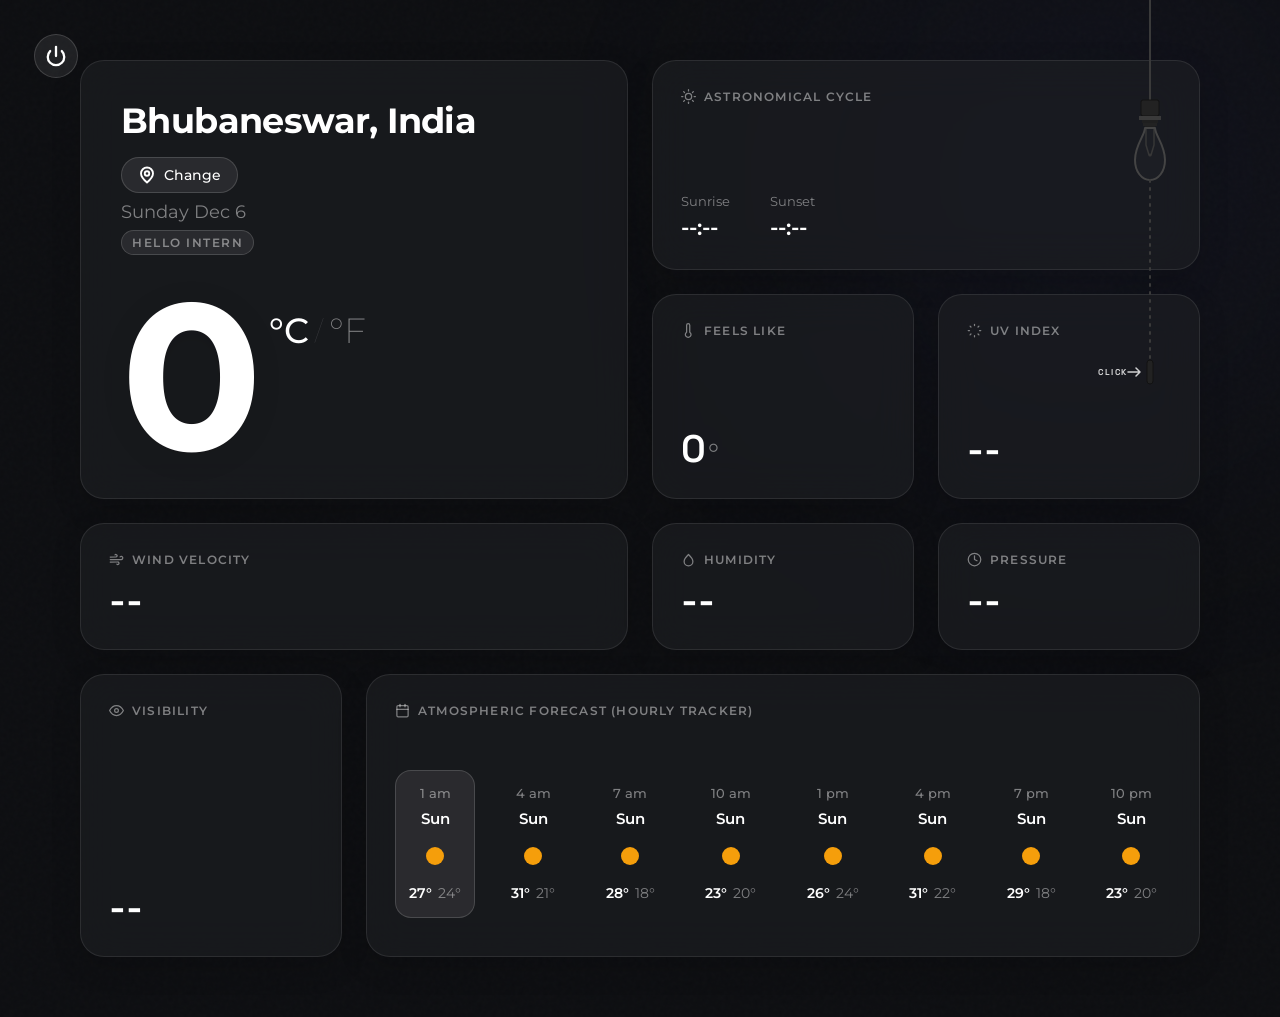
==== dashboard.html @ a4a34a77 "Added Readme" ====
<!DOCTYPE html>
<html lang="en">
<head>
    <meta charset="UTF-8">
    <meta name="viewport" content="width=device-width, initial-scale=1.0">
    <title>Strata — Atmospheric Intelligence</title>
    
    <link rel="preconnect" href="https://fonts.googleapis.com">
    <link rel="preconnect" href="https://fonts.gstatic.com" crossorigin>
    <link href="https://fonts.googleapis.com/css2?family=Montserrat:ital,wght@0,300;0,400;0,500;0,600;0,700;1,300;1,400&family=Playfair+Display:ital,wght@0,400;0,600;1,400;1,600&family=Space+Grotesk:wght@300;400;500;600;700&display=swap" rel="stylesheet">
    <link rel="stylesheet" href="dashboard.css">
</head>
<body class="dark-mode"> 

    
    <button class="logout-btn" id="logout-btn" title="Logout & Calibrate">
        <svg width="22" height="22" viewBox="0 0 24 24" fill="none" stroke="currentColor" stroke-width="2.5" stroke-linecap="round" stroke-linejoin="round">
            <path d="M18.36 6.64a9 9 0 1 1-12.73 0"></path>
            <line x1="12" y1="2" x2="12" y2="12"></line>
        </svg>
    </button>

    
    <div class="pull-cord-container">
        
        <svg id="theme-system-svg" width="100" height="1000" viewBox="0 0 100 1000" fill="none" xmlns="http://www.w3.org/2000/svg" style="overflow: visible; z-index: 9999;">
            
            <line class="bulb-wire" x1="50" y1="0" x2="50" y2="100" stroke-width="2"/>
            
            
            <g class="bulb-group" transform="translate(27, 100)">
                
                <rect class="bulb-socket" x="14" y="0" width="18" height="16" rx="2" stroke-width="1"/>
                <rect class="bulb-socket-rim" x="12" y="16" width="22" height="4"/>
                
                <path d="M15 20H31V23H15V20Z" fill="#1f1f1f"/>
                <path class="bulb-socket-thread" d="M16 23H30V26H16V23Z"/>
                <path d="M18 26H28V28H18V26Z" fill="#1f1f1f"/>
                
                
                <path class="bulb-filament" d="M19 28 L19 45 L22 55 L24 55 L27 45 L27 28" stroke-width="1.5" stroke-linecap="round" stroke-linejoin="round" fill="none"/>
                <circle class="filament-tip" cx="23" cy="55" r="1.5"/>
                
                
                <path class="bulb-glass" d="M18 28 C 18 35 8 45 8 60 C 8 72 15 80 23 80 C 31 80 38 72 38 60 C 38 45 28 35 28 28 Z" stroke-width="2" stroke-linejoin="round"/>
                
                
                <defs>
                    <filter id="bulb-glow-filter" x="-50%" y="-50%" width="200%" height="200%">
                        <feGaussianBlur stdDeviation="6" result="blur" />
                        <feComposite in="SourceGraphic" in2="blur" operator="over" />
                    </filter>
                </defs>
            </g>

            
            <path id="rope-path" class="chain-beads" d="M 50 180 L 50 360" stroke-width="2" stroke-dasharray="2 6" stroke-linecap="round" fill="none"/>
            
            <g id="rope-tassel" transform="translate(50, 360)" style="cursor: pointer; pointer-events: auto;">
                <rect class="chain-tassel" x="-3" y="0" width="6" height="24" rx="3" stroke-width="1"/>
                
                <g class="pull-indicator">
                    
                    <path d="M-22,12 L-10,12 M-14,8 L-10,12 L-14,16" stroke="var(--text-color)" stroke-width="1.5" stroke-linecap="round" stroke-linejoin="round" opacity="0.8"/>
                    
                    <text x="-52" y="15" fill="var(--text-color)" font-family="'Space Grotesk', 'Neue Montreal', sans-serif" font-size="8.5" font-weight="700" letter-spacing="1.5" opacity="0.8">CLICK</text>
                </g>
            </g>
        </svg>
    </div>

    
    <main class="dashboard-container bento-grid">
        
        
        <div class="bento-card main-status-card">
            <div class="header-block">
                <div class="location-wrapper">
                    <h1 class="location-title" id="location-name">Bhubaneswar, Odisha</h1>
                    <button class="change-location-btn" id="change-location-btn" title="Change Location">
                        <svg width="18" height="18" viewBox="0 0 24 24" fill="none" stroke="currentColor" stroke-width="2.5" stroke-linecap="round" stroke-linejoin="round">
                            <path d="M12 2a8 8 0 0 0-8 8c0 5.25 8 12 8 12s8-6.75 8-12a8 8 0 0 0-8-8z"></path>
                            <circle cx="12" cy="10" r="3"></circle>
                        </svg>
                        <span>Change</span>
                    </button>
                    
                    <button id="mobile-theme-btn" class="mobile-theme-btn" title="Toggle Theme">
                        
                        <svg class="sun-icon" width="20" height="20" viewBox="0 0 24 24" fill="none" stroke="currentColor" stroke-width="2" stroke-linecap="round" stroke-linejoin="round">
                            <circle cx="12" cy="12" r="5"></circle>
                            <line x1="12" y1="1" x2="12" y2="3"></line>
                            <line x1="12" y1="21" x2="12" y2="23"></line>
                            <line x1="4.22" y1="4.22" x2="5.64" y2="5.64"></line>
                            <line x1="18.36" y1="18.36" x2="19.78" y2="19.78"></line>
                            <line x1="1" y1="12" x2="3" y2="12"></line>
                            <line x1="21" y1="12" x2="23" y2="12"></line>
                            <line x1="4.22" y1="19.78" x2="5.64" y2="18.36"></line>
                            <line x1="18.36" y1="5.64" x2="19.78" y2="4.22"></line>
                        </svg>
                        
                        <svg class="moon-icon" width="20" height="20" viewBox="0 0 24 24" fill="none" stroke="currentColor" stroke-width="2" stroke-linecap="round" stroke-linejoin="round" style="display: none;">
                            <path d="M21 12.79A9 9 0 1 1 11.21 3 7 7 0 0 0 21 12.79z"></path>
                        </svg>
                    </button>
                </div>
                <p class="current-date" id="current-date">Wednesday, 13 May</p>
                <p class="welcome-user-tag" id="user-welcome-tag">Hello Guest</p>
            </div>

            
            <div class="temp-wrapper">
                <span class="temp-number" id="temp-display">36</span>
                <div class="temp-toggle-container">
                    <button class="temp-toggle-btn active" id="btn-cel" data-unit="C">°C</button>
                    <span class="temp-divider">/</span>
                    <button class="temp-toggle-btn" id="btn-fah" data-unit="F">°F</button>
                </div>
            </div>
        </div>

        
        <div class="bento-card sun-card">
            <div class="bento-card-header">
                <svg width="15" height="15" viewBox="0 0 24 24" fill="none" stroke="currentColor" stroke-width="2" stroke-linecap="round" stroke-linejoin="round" class="bento-icon">
                    <circle cx="12" cy="12" r="5"></circle>
                    <line x1="12" y1="1" x2="12" y2="3"></line>
                    <line x1="12" y1="21" x2="12" y2="23"></line>
                    <line x1="4.22" y1="4.22" x2="5.64" y2="5.64"></line>
                    <line x1="18.36" y1="18.36" x2="19.78" y2="19.78"></line>
                    <line x1="1" y1="12" x2="3" y2="12"></line>
                    <line x1="21" y1="12" x2="23" y2="12"></line>
                    <line x1="4.22" y1="19.78" x2="5.64" y2="18.36"></line>
                    <line x1="18.36" y1="5.64" x2="19.78" y2="4.22"></line>
                </svg>
                <span class="bento-label">ASTRONOMICAL CYCLE</span>
            </div>
            <div class="sun-split-values">
                <div class="sun-metric">
                    <span class="sun-label">Sunrise</span>
                    <span class="sun-value" id="val-sunrise">06:30 a.m.</span>
                </div>
                <div class="sun-metric">
                    <span class="sun-label">Sunset</span>
                    <span class="sun-value" id="val-sunset">08:45 p.m.</span>
                </div>
            </div>
        </div>

        
        <div class="bento-card feels-card">
            <div class="bento-card-header">
                <svg width="15" height="15" viewBox="0 0 24 24" fill="none" stroke="currentColor" stroke-width="2" stroke-linecap="round" stroke-linejoin="round" class="bento-icon">
                    <path d="M14 14.76V3.5a2.5 2.5 0 0 0-5 0v11.26a4.5 4.5 0 1 0 5 0z"></path>
                </svg>
                <span class="bento-label">FEELS LIKE</span>
            </div>
            <div class="bento-value-wrapper">
                <span class="bento-value" id="val-feels">40</span>
                <span class="bento-unit">°</span>
            </div>
        </div>

        
        <div class="bento-card uv-card">
            <div class="bento-card-header">
                <svg width="15" height="15" viewBox="0 0 24 24" fill="none" stroke="currentColor" stroke-width="2" stroke-linecap="round" stroke-linejoin="round" class="bento-icon">
                    <path d="M12 2v2M12 20v2M4.93 4.93l1.41 1.41M17.66 17.66l1.41 1.41M2 12h2M20 12h2M6.34 17.66l-1.41 1.41M19.07 4.93l-1.41 1.41"></path>
                </svg>
                <span class="bento-label">UV INDEX</span>
            </div>
            <span class="bento-value" id="val-uv">0 low</span>
        </div>

        
        <div class="bento-card wind-card">
            <div class="bento-card-header">
                <svg width="15" height="15" viewBox="0 0 24 24" fill="none" stroke="currentColor" stroke-width="2" stroke-linecap="round" stroke-linejoin="round" class="bento-icon">
                    <path d="M9.59 4.59A2 2 0 1 1 11 8H2m10.59 11.41A2 2 0 1 0 14 16H2m15.73-8.27A2.5 2.5 0 1 1 19.5 12H2"></path>
                </svg>
                <span class="bento-label">WIND VELOCITY</span>
            </div>
            <span class="bento-value" id="val-wind">05 km/h NE</span>
        </div>

        
        <div class="bento-card humidity-card">
            <div class="bento-card-header">
                <svg width="15" height="15" viewBox="0 0 24 24" fill="none" stroke="currentColor" stroke-width="2" stroke-linecap="round" stroke-linejoin="round" class="bento-icon">
                    <path d="M12 22a7 7 0 0 0 7-7c0-4.3-7-11-7-11S5 10.7 5 15a7 7 0 0 0 7 7z"></path>
                </svg>
                <span class="bento-label">HUMIDITY</span>
            </div>
            <span class="bento-value" id="val-humidity">90%</span>
        </div>

        
        <div class="bento-card pressure-card">
            <div class="bento-card-header">
                <svg width="15" height="15" viewBox="0 0 24 24" fill="none" stroke="currentColor" stroke-width="2" stroke-linecap="round" stroke-linejoin="round" class="bento-icon">
                    <circle cx="12" cy="12" r="10"></circle>
                    <polyline points="12 6 12 12 16 14"></polyline>
                </svg>
                <span class="bento-label">PRESSURE</span>
            </div>
            <span class="bento-value" id="val-pressure">1 004 hPa</span>
        </div>

        
        <div class="bento-card visibility-card">
            <div class="bento-card-header">
                <svg width="15" height="15" viewBox="0 0 24 24" fill="none" stroke="currentColor" stroke-width="2" stroke-linecap="round" stroke-linejoin="round" class="bento-icon">
                    <path d="M1 12s4-8 11-8 11 8 11 8-4 8-11 8-11-8-11-8z"></path>
                    <circle cx="12" cy="12" r="3"></circle>
                </svg>
                <span class="bento-label">VISIBILITY</span>
            </div>
            <span class="bento-value" id="val-visibility">12 km</span>
        </div>

        
        <div class="bento-card forecast-timeline-card">
            <div class="bento-card-header">
                <svg width="15" height="15" viewBox="0 0 24 24" fill="none" stroke="currentColor" stroke-width="2" stroke-linecap="round" stroke-linejoin="round" class="bento-icon">
                    <rect x="3" y="4" width="18" height="18" rx="2" ry="2"></rect>
                    <line x1="16" y1="2" x2="16" y2="6"></line>
                    <line x1="8" y1="2" x2="8" y2="6"></line>
                    <line x1="3" y1="10" x2="21" y2="10"></line>
                </svg>
                <span class="bento-label">ATMOSPHERIC FORECAST (HOURLY TRACKER)</span>
            </div>
            
            <div class="forecast-row" id="forecast-row">
                
            </div>
        </div>

        
        <div class="bento-card mobile-daily-card">
            <div class="forecast-row mobile-daily-row" id="mobile-daily-row">
                
            </div>
        </div>
        
    </main>

    
    <div id="location-modal" class="location-modal">
        <div class="modal-content">
            <div class="modal-header">
                <h2>Change Location</h2>
                <button id="close-modal-btn" class="close-modal-btn">&times;</button>
            </div>
            <div class="modal-body">
                <div class="search-wrapper">
                    <svg class="search-icon" width="18" height="18" viewBox="0 0 24 24" fill="none" stroke="currentColor" stroke-width="2.5" stroke-linecap="round" stroke-linejoin="round">
                        <circle cx="11" cy="11" r="8"></circle>
                        <line x1="21" y1="21" x2="16.65" y2="16.65"></line>
                    </svg>
                    <input type="text" id="modal-search" class="modal-search-input" placeholder="Search cities (e.g. Mumbai, Tokyo, London)..." autocomplete="off">
                </div>
                <div class="modal-results" id="modal-results">
                    
                </div>
            </div>
        </div>
    </div>

    <script src="dashboard.js"></script>
</body>
</html>
---- dashboard.css ----
* {
    margin: 0;
    padding: 0;
    box-sizing: border-box;
    -webkit-font-smoothing: antialiased;
    -moz-osx-font-smoothing: grayscale;
}

:root {
    
    --theme-transition: background-color 0.45s cubic-bezier(0.4, 0, 0.2, 1), 
                         color 0.45s cubic-bezier(0.4, 0, 0.2, 1),
                         border-color 0.45s cubic-bezier(0.4, 0, 0.2, 1),
                         opacity 0.45s cubic-bezier(0.4, 0, 0.2, 1);
}


body.dark-mode {
    --bg-color: #0d0e11; 
    --text-color: #ffffff;
    --temp-color: #e2e0d8; 
    --label-color: rgba(255, 255, 255, 0.45);
    --wire-color: #3a3a3a;
    --socket-fill: #222222;
    --socket-stroke: #121212;
    --btn-bg: rgba(255, 255, 255, 0.08);
    --btn-border: rgba(255, 255, 255, 0.15);
    --card-bg: rgba(30, 31, 35, 0.65); 
    --card-border: rgba(255, 255, 255, 0.09);
}


body.light-mode {
    --bg-color: #e2e0d8; 
    --text-color: #151515;
    --temp-color: #151515;
    --label-color: rgba(21, 21, 21, 0.45);
    --wire-color: #7a7a7a;
    --socket-fill: #b3b1a8;
    --socket-stroke: #807e77;
    --btn-bg: rgba(21, 21, 21, 0.05);
    --btn-border: rgba(21, 21, 21, 0.12);
    --card-bg: rgba(255, 255, 255, 0.6); 
    --card-border: rgba(21, 21, 21, 0.08);
}

body {
    background-color: var(--bg-color);
    color: var(--text-color);
    font-family: 'Neue Montreal', 'Montserrat', sans-serif;
    min-height: 100vh;
    display: flex;
    justify-content: center;
    align-items: center;
    position: relative;
    overflow-x: hidden;
    transition: var(--theme-transition);
}


body::before {
    content: '';
    position: fixed;
    top: -30vh; right: -20vw;
    width: 70vw; height: 70vw;
    border-radius: 50%;
    filter: blur(120px);
    pointer-events: none;
    z-index: 0;
    transition: background 1s ease;
}
body.dark-mode::before {
    background: radial-gradient(circle, rgba(99, 102, 241, 0.06) 0%, transparent 70%);
}
body.light-mode::before {
    background: radial-gradient(circle, rgba(168, 85, 247, 0.04) 0%, transparent 70%);
}


body::after {
    content: '';
    position: fixed;
    top: -50%; left: -50%;
    width: 200%; height: 200%;
    background-image: url("data:image/svg+xml,%3Csvg viewBox='0 0 512 512' xmlns='http://www.w3.org/2000/svg'%3E%3Cfilter id='n'%3E%3CfeTurbulence type='fractalNoise' baseFrequency='0.75' numOctaves='4' stitchTiles='stitch'/%3E%3C/filter%3E%3Crect width='100%25' height='100%25' filter='url(%23n)' opacity='0.018'/%3E%3C/svg%3E");
    pointer-events: none;
    z-index: 0;
    animation: dashGrain 0.4s steps(3) infinite;
}
@keyframes dashGrain {
    0% { transform: translate(0,0); }
    33% { transform: translate(-1%,1%); }
    66% { transform: translate(1%,-1%); }
    100% { transform: translate(-1%,-1%); }
}


.pull-cord-container {
    position: fixed;
    top: 0;
    right: 80px;
    height: 100vh;
    z-index: 1000;
    display: flex;
    flex-direction: column;
    align-items: center;
    pointer-events: none; 
}


.bulb-wire {
    stroke: var(--wire-color);
    transition: var(--theme-transition);
}


.bulb-socket {
    fill: var(--socket-fill);
    stroke: var(--socket-stroke);
    transition: var(--theme-transition);
}
.bulb-socket-rim {
    fill: var(--wire-color);
    transition: var(--theme-transition);
}
.bulb-socket-thread {
    fill: var(--socket-fill);
    transition: var(--theme-transition);
}


body.light-mode .bulb-glass {
    stroke: #ff9f00;
    fill: rgba(255, 223, 105, 0.35);
    filter: drop-shadow(0 0 12px rgba(255, 159, 0, 0.65));
}
body.light-mode .bulb-filament {
    stroke: #ff7700;
    stroke-width: 2.2px;
    filter: drop-shadow(0 0 3px #ffaa00);
}
body.light-mode .filament-tip {
    fill: #ff7700;
}


body.light-mode.theme-primed .bulb-glass {
    stroke: rgba(255, 159, 0, 0.2);
    fill: rgba(255, 223, 105, 0.05);
    filter: drop-shadow(0 0 4px rgba(255, 159, 0, 0.1));
}
body.light-mode.theme-primed .bulb-filament {
    stroke: rgba(255, 119, 0, 0.3);
    filter: none;
}
body.light-mode.theme-primed .filament-tip {
    fill: rgba(255, 119, 0, 0.3);
}


body.dark-mode .bulb-glass {
    stroke: #444444;
    fill: rgba(255, 255, 255, 0.02);
}
body.dark-mode .bulb-filament {
    stroke: #333333;
}
body.dark-mode .filament-tip {
    fill: #333333;
}


body.dark-mode.theme-primed .bulb-glass {
    stroke: rgba(255, 159, 0, 0.45);
    fill: rgba(255, 223, 105, 0.12);
    filter: drop-shadow(0 0 6px rgba(255, 159, 0, 0.25));
}
body.dark-mode.theme-primed .bulb-filament {
    stroke: rgba(255, 119, 0, 0.7);
    filter: drop-shadow(0 0 1.5px rgba(255, 170, 0, 0.6));
}
body.dark-mode.theme-primed .filament-tip {
    fill: rgba(255, 119, 0, 0.7);
}


.bulb-glass, .bulb-filament, .filament-tip {
    transition: fill 0.25s ease, stroke 0.25s ease, filter 0.25s ease;
}


.chain-beads {
    stroke: var(--wire-color);
    transition: stroke 0.45s cubic-bezier(0.4, 0, 0.2, 1);
}

.chain-tassel {
    fill: var(--socket-fill);
    stroke: var(--socket-stroke);
    transition: var(--theme-transition);
}


#rope-tassel:active {
    cursor: grabbing !important;
}


@keyframes pullArrowPulse {
    0% { transform: translateX(0); opacity: 0.6; }
    50% { transform: translateX(-3px); opacity: 1; }
    100% { transform: translateX(0); opacity: 0.6; }
}
.pull-indicator {
    animation: pullArrowPulse 2s ease-in-out infinite;
    pointer-events: none;
    transition: opacity 0.3s ease;
}
body.theme-primed .pull-indicator {
    opacity: 0.2; 
}


.bento-grid {
    width: 100%;
    max-width: 1200px;
    margin: 0 auto;
    padding: 60px 40px;
    display: grid;
    grid-template-columns: repeat(4, 1fr);
    gap: 24px;
    align-items: stretch;
    transition: var(--theme-transition);
    position: relative;
    z-index: 1;
}

.bento-card {
    background: var(--card-bg);
    border: 1px solid var(--card-border);
    backdrop-filter: blur(20px) saturate(1.4);
    -webkit-backdrop-filter: blur(20px) saturate(1.4);
    border-radius: 24px;
    padding: 28px;
    display: flex;
    flex-direction: column;
    justify-content: space-between;
    transition: var(--theme-transition), transform 0.4s cubic-bezier(0.25, 1, 0.5, 1), box-shadow 0.4s cubic-bezier(0.25, 1, 0.5, 1), border-color 0.4s ease;
    position: relative;
    box-sizing: border-box;
    box-shadow: 0 10px 30px rgba(0, 0, 0, 0.15);
    
    opacity: 0;
    transform: translateY(24px) scale(0.97);
    animation: cardEntrance 0.7s cubic-bezier(0.25, 1, 0.5, 1) forwards;
}


.bento-card:nth-child(1) { animation-delay: 0.05s; }
.bento-card:nth-child(2) { animation-delay: 0.12s; }
.bento-card:nth-child(3) { animation-delay: 0.19s; }
.bento-card:nth-child(4) { animation-delay: 0.26s; }
.bento-card:nth-child(5) { animation-delay: 0.33s; }
.bento-card:nth-child(6) { animation-delay: 0.40s; }
.bento-card:nth-child(7) { animation-delay: 0.47s; }
.bento-card:nth-child(8) { animation-delay: 0.54s; }
.bento-card:nth-child(9) { animation-delay: 0.61s; }
.bento-card:nth-child(10) { animation-delay: 0.68s; }

@keyframes cardEntrance {
    to { opacity: 1; transform: translateY(0) scale(1); }
}

.bento-card:hover {
    transform: translateY(-5px) scale(1.01);
    border-color: rgba(255, 255, 255, 0.2);
    box-shadow: 0 20px 50px rgba(0, 0, 0, 0.25);
}

body.light-mode .bento-card:hover {
    border-color: rgba(21, 21, 21, 0.15);
    box-shadow: 0 20px 50px rgba(0, 0, 0, 0.08);
}


.main-status-card {
    grid-column: span 2;
    grid-row: span 2;
    padding: 40px;
    display: flex;
    flex-direction: column;
    justify-content: space-between;
    background: var(--card-bg);
}

.sun-card {
    grid-column: span 2;
    display: flex;
    flex-direction: column;
    justify-content: space-between;
}

.feels-card {
    grid-column: span 1;
}

.uv-card {
    grid-column: span 1;
}

.wind-card {
    grid-column: span 2;
    display: flex;
    flex-direction: column;
    justify-content: space-between;
}

.humidity-card {
    grid-column: span 1;
}

.pressure-card {
    grid-column: span 1;
}

.visibility-card {
    grid-column: span 1;
}

.forecast-timeline-card {
    grid-column: span 3;
    display: flex;
    flex-direction: column;
    justify-content: space-between;
}


.mobile-daily-card {
    display: none !important;
}


.mobile-theme-btn {
    display: none !important;
}


.bento-card-header {
    display: flex;
    align-items: center;
    gap: 8px;
    margin-bottom: 12px;
}

.bento-icon {
    color: var(--label-color);
    flex-shrink: 0;
    transition: var(--theme-transition);
}

.bento-label {
    font-size: 0.75rem;
    font-weight: 600;
    letter-spacing: 1.2px;
    text-transform: uppercase;
    color: var(--label-color);
    transition: var(--theme-transition);
}


.bento-value-wrapper {
    display: flex;
    align-items: baseline;
}

.bento-value {
    font-family: 'Space Grotesk', 'Neue Montreal', 'Montserrat', sans-serif;
    font-size: 2.4rem;
    font-weight: 600;
    color: var(--text-color);
    line-height: 1.1;
    transition: var(--theme-transition);
}

.bento-unit {
    font-size: 1.6rem;
    color: var(--label-color);
    margin-left: 2px;
    transition: var(--theme-transition);
}


.sun-split-values {
    display: flex;
    gap: 40px;
    margin-top: auto;
}

.sun-metric {
    display: flex;
    flex-direction: column;
    gap: 4px;
}

.sun-label {
    font-size: 0.8rem;
    color: var(--label-color);
    transition: var(--theme-transition);
}

.sun-value {
    font-size: 1.4rem;
    font-weight: 600;
    color: var(--text-color);
    transition: var(--theme-transition);
}


.main-status-card .header-block {
    display: flex;
    flex-direction: column;
    gap: 8px;
}

.main-status-card .location-wrapper {
    display: flex;
    align-items: center;
    gap: 16px;
    flex-wrap: wrap;
}


.change-location-btn {
    display: inline-flex;
    align-items: center;
    gap: 8px;
    background: var(--btn-bg);
    border: 1px solid var(--btn-border);
    color: var(--text-color);
    padding: 8px 16px;
    border-radius: 20px;
    font-family: 'Neue Montreal', 'Montserrat', sans-serif;
    font-size: 0.85rem;
    font-weight: 500;
    cursor: pointer;
    transition: var(--theme-transition), transform 0.2s ease;
    outline: none;
}

.change-location-btn:hover {
    background: var(--text-color);
    color: var(--bg-color);
    border-color: var(--text-color);
    transform: scale(1.03);
}

.change-location-btn:active {
    transform: scale(0.97);
}

.change-location-btn svg {
    transition: transform 0.3s ease;
}

.change-location-btn:hover svg {
    transform: rotate(15deg) scale(1.1);
}

.main-status-card .location-title {
    font-size: 2.2rem;
    font-weight: 700;
    letter-spacing: -0.6px;
    line-height: 1.15;
    margin: 0;
    color: var(--text-color);
    transition: var(--theme-transition);
}

.main-status-card .current-date {
    font-size: 1.1rem;
    color: var(--label-color);
    font-weight: 400;
    margin: 0;
    transition: var(--theme-transition);
}

.main-status-card .welcome-user-tag {
    font-size: 0.75rem;
    font-weight: 600;
    letter-spacing: 1.5px;
    text-transform: uppercase;
    color: var(--label-color);
    background: var(--btn-bg);
    border: 1px solid var(--btn-border);
    padding: 4px 10px;
    border-radius: 20px;
    display: inline-block;
    align-self: flex-start;
    margin: 0;
    transition: var(--theme-transition);
}


.main-status-card .temp-wrapper {
    display: flex;
    align-items: flex-start;
    line-height: 0.78;
    user-select: none;
    margin-top: 40px;
}

.main-status-card .temp-number {
    font-size: 13rem;
    font-weight: 700;
    letter-spacing: -7px;
    color: var(--text-color);
    transition: var(--theme-transition);
    text-shadow: 0 4px 30px rgba(0, 0, 0, 0.1);
}

.main-status-card .temp-toggle-container {
    display: flex;
    align-items: center;
    margin-left: 14px;
    margin-top: 14px;
    gap: 6px;
    user-select: none;
}

.main-status-card .temp-toggle-btn {
    background: transparent;
    border: none;
    color: var(--label-color);
    font-family: 'Neue Montreal', 'Montserrat', sans-serif;
    font-size: 2.2rem;
    font-weight: 200;
    cursor: pointer;
    padding: 0;
    transition: var(--theme-transition);
}

.main-status-card .temp-toggle-btn.active {
    color: var(--text-color);
    font-weight: 500;
}

.main-status-card .temp-divider {
    font-size: 1.6rem;
    font-weight: 100;
    color: var(--btn-border);
}


.back-setup-link {
    position: absolute;
    bottom: 30px;
    left: 40px;
    display: flex;
    align-items: center;
    gap: 8px;
    text-decoration: none;
    color: var(--label-color);
    font-size: 0.92rem;
    font-weight: 500;
    background: var(--btn-bg);
    border: 1px solid var(--btn-border);
    padding: 10px 18px;
    border-radius: 20px;
    transition: var(--theme-transition);
}

.back-setup-link:hover {
    color: var(--text-color);
    transform: translateX(-4px);
    box-shadow: 0 4px 12px rgba(0,0,0,0.08);
}

.back-setup-link svg {
    transition: transform 0.2s ease;
}

.back-setup-link:hover svg {
    transform: translateX(-2px);
}


.forecast-row {
    display: flex;
    justify-content: space-between;
    align-items: center;
    gap: 12px;
    margin-top: 40px;
    padding-bottom: 10px;
    overflow-x: auto;
    -ms-overflow-style: none;
    scrollbar-width: none;
}

.forecast-row::-webkit-scrollbar {
    display: none;
}

.forecast-item {
    display: flex;
    flex-direction: column;
    align-items: center;
    justify-content: center;
    gap: 8px;
    padding: 16px 14px;
    border-radius: 16px;
    min-width: 65px;
    transition: var(--theme-transition);
    cursor: pointer;
}

.forecast-item:hover {
    background-color: var(--btn-bg);
}

.forecast-item.active {
    background-color: var(--btn-bg);
    box-shadow: inset 0 0 0 1px var(--btn-border);
}

.fc-time {
    font-size: 0.8rem;
    color: var(--label-color);
    font-weight: 500;
    transition: var(--theme-transition);
}

.fc-day {
    font-size: 0.95rem;
    font-weight: 600;
    color: var(--text-color);
    transition: var(--theme-transition);
}

.fc-icon {
    margin: 4px 0;
}


.icon-cloud {
    transition: fill 0.45s ease;
}
body.dark-mode .icon-cloud {
    fill: #ffffff;
}
body.light-mode .icon-cloud {
    fill: #6b7280;
}

.icon-cloud-dark {
    transition: fill 0.45s ease;
}
body.dark-mode .icon-cloud-dark {
    fill: #9ca3af;
}
body.light-mode .icon-cloud-dark {
    fill: #4b5563;
}

.fc-temps {
    font-size: 0.9rem;
    font-weight: 600;
    color: var(--text-color);
    display: flex;
    gap: 6px;
    transition: var(--theme-transition);
}

.fc-low {
    color: var(--label-color);
    font-weight: 400;
    transition: var(--theme-transition);
}


@media (max-width: 1024px) {
    .bento-grid {
        grid-template-columns: repeat(2, 1fr);
        gap: 20px;
        padding: 120px 30px 60px 30px;
    }
    
    .main-status-card {
        grid-column: span 2;
    }
    
    .sun-card {
        grid-column: span 2;
    }
    
    .wind-card {
        grid-column: span 2;
    }
    
    .forecast-timeline-card {
        grid-column: span 2;
    }
    
    .pull-cord-container {
        right: 40px;
    }
}

@media (max-width: 768px) {
    
    .pull-cord-container {
        display: none !important;
    }

    body {
        background-color: var(--bg-color);
        padding: 0 !important;
        overflow: hidden !important; 
        height: 100vh !important;
        height: 100dvh !important;
    }

    
    .bento-grid {
        display: grid !important;
        grid-template-columns: repeat(2, 1fr) !important;
        grid-template-rows: auto auto auto repeat(3, 1fr) auto !important;
        align-content: space-between !important;
        padding: 16px 20px 10px 20px !important;
        gap: 8px 16px !important;
        width: 100% !important;
        height: 100vh !important;
        height: 100dvh !important;
        box-sizing: border-box !important;
        overflow: hidden !important; 
    }

    
    .bento-card {
        background: transparent !important;
        border: none !important;
        box-shadow: none !important;
        padding: 0 !important;
        transform: none !important;
        border-radius: 0 !important;
    }
    
    .bento-card:hover {
        transform: none !important;
        box-shadow: none !important;
    }

    
    .main-status-card {
        order: 1;
        grid-column: span 2 !important;
        margin-bottom: 0 !important;
        display: flex;
        flex-direction: column;
        align-items: flex-start;
        width: 100%;
    }

    .main-status-card .header-block {
        width: 100%;
        gap: 4px;
    }

    .main-status-card .location-wrapper {
        display: flex;
        justify-content: space-between;
        align-items: center;
        width: 100%;
    }

    .main-status-card .location-title {
        font-size: 1.5rem;
        font-weight: 500;
        letter-spacing: -0.5px;
        color: var(--text-color);
    }

    .main-status-card .change-location-btn {
        padding: 4px 10px;
        font-size: 0.72rem;
        border-radius: 12px;
    }

    .main-status-card .current-date {
        font-size: 0.82rem;
        color: var(--label-color);
    }

    .main-status-card .welcome-user-tag {
        display: none !important; 
    }

    
    .main-status-card .temp-wrapper {
        margin-top: 4px;
        align-items: flex-start;
    }

    .main-status-card .temp-number {
        font-size: 5rem;
        font-weight: 700;
        letter-spacing: -2px;
        line-height: 0.9;
    }

    
    .main-status-card .temp-toggle-container {
        margin-top: 6px;
        margin-left: 8px;
        gap: 4px;
    }

    .main-status-card .temp-toggle-btn {
        font-size: 1.5rem;
    }

    .main-status-card .temp-divider {
        font-size: 1.2rem;
    }

    
    .forecast-timeline-card {
        order: 2;
        grid-column: span 2 !important;
        margin-bottom: 0 !important;
        width: 100%;
    }

    
    .forecast-timeline-card .bento-card-header {
        display: none !important;
    }

    
    .forecast-row {
        display: flex !important;
        overflow-x: auto !important;
        gap: 16px !important;
        padding-bottom: 4px !important;
        margin-top: 0 !important;
        width: 100%;
        scroll-behavior: smooth;
        -webkit-overflow-scrolling: touch;
        scrollbar-width: none; 
    }
    
    .forecast-row::-webkit-scrollbar {
        display: none;
    }

    .forecast-item {
        flex: 0 0 auto;
        display: flex !important;
        flex-direction: column !important;
        align-items: center !important;
        justify-content: center !important;
        padding: 0 !important;
        background: transparent !important;
        border: none !important;
        box-shadow: none !important;
        min-width: 52px !important;
    }

    .forecast-item .fc-time {
        font-size: 0.75rem;
        color: var(--label-color);
        margin-bottom: 2px;
    }

    .forecast-item .fc-day {
        display: none !important; 
    }

    .forecast-item .fc-icon {
        width: 22px;
        height: 22px;
        margin: 2px 0 !important;
    }

    .forecast-item .fc-temps {
        font-size: 0.85rem;
        font-weight: 500;
        color: var(--text-color);
    }

    .forecast-item .fc-low {
        display: none !important; 
    }

    
    .sun-card { order: 3; grid-column: span 2 !important; }
    .feels-card { order: 4; grid-column: span 1 !important; }
    .wind-card { order: 5; grid-column: span 1 !important; }
    .humidity-card { order: 6; grid-column: span 1 !important; }
    .pressure-card { order: 7; grid-column: span 1 !important; }
    .visibility-card { order: 8; grid-column: span 1 !important; }
    .uv-card { order: 9; grid-column: span 1 !important; }

    
    .sun-card,
    .feels-card,
    .wind-card,
    .humidity-card,
    .pressure-card,
    .visibility-card,
    .uv-card {
        display: flex !important;
        flex-direction: column !important;
        justify-content: center !important;
        align-items: flex-start !important;
        float: none !important; 
        width: auto !important;
        margin-bottom: 0 !important; 
        box-sizing: border-box;
    }

    
    .bento-card-header {
        margin-bottom: 1px !important;
    }

    .bento-card-header .bento-icon {
        display: none !important; 
    }

    .bento-card-header .bento-label {
        font-size: 0.78rem !important;
        font-weight: 400 !important;
        text-transform: capitalize !important;
        letter-spacing: 0 !important;
        color: var(--label-color);
    }

    
    .bento-value {
        font-size: 1.05rem !important;
        font-weight: 500 !important;
        color: var(--text-color);
        margin-top: 1px;
    }

    .bento-unit {
        font-size: 1.05rem !important;
        font-weight: 500 !important;
        color: var(--text-color);
    }

    
    .sun-card .bento-card-header {
        display: none !important; 
    }

    .sun-split-values {
        display: flex;
        width: 100%;
        gap: 0;
        margin-top: 0;
    }

    .sun-metric {
        width: 50%;
        display: flex;
        flex-direction: column;
        gap: 1px;
    }

    .sun-label {
        font-size: 0.78rem;
        font-weight: 400;
        text-transform: capitalize;
        color: var(--label-color);
    }

    .sun-value {
        font-size: 1.05rem;
        font-weight: 500;
        color: var(--text-color);
    }

    
    .mobile-daily-card {
        order: 10;
        grid-column: span 2 !important;
        display: block !important;
        width: 100% !important;
        clear: both;
        margin-top: 0 !important;
        border-top: 1px solid var(--btn-border) !important;
        padding-top: 8px !important;
    }

    .mobile-daily-row {
        display: flex !important;
        overflow-x: auto !important;
        gap: 20px !important;
        padding-bottom: 2px !important;
        width: 100%;
        scrollbar-width: none;
    }

    .mobile-daily-row::-webkit-scrollbar {
        display: none;
    }

    .mobile-daily-item {
        flex: 0 0 auto;
        display: flex !important;
        flex-direction: column !important;
        align-items: center !important;
        min-width: 52px !important;
    }

    
    .logout-btn {
        position: absolute;
        top: 24px;
        right: 20px;
        left: auto !important;
        width: 36px;
        height: 36px;
        border-radius: 50%;
    }

    
    .mobile-theme-btn {
        display: flex !important;
        align-items: center;
        justify-content: center;
        width: 36px;
        height: 36px;
        border-radius: 50%;
        background: var(--btn-bg);
        border: 1px solid var(--btn-border);
        color: var(--text-color);
        cursor: pointer;
        padding: 0;
        transition: var(--theme-transition);
        margin-left: 8px;
    }
    
    body.dark-mode .mobile-theme-btn .sun-icon {
        display: block !important;
    }
    body.dark-mode .mobile-theme-btn .moon-icon {
        display: none !important;
    }
    body.light-mode .mobile-theme-btn .sun-icon {
        display: none !important;
    }
    body.light-mode .mobile-theme-btn .moon-icon {
        display: block !important;
    }
}


@media (max-width: 768px) and (max-height: 680px) {
    .bento-grid {
        gap: 6px 12px !important;
        padding: 10px 16px 6px 16px !important;
    }
    
    .main-status-card .temp-number {
        font-size: 4rem !important;
    }
    
    .mobile-daily-card {
        padding-top: 4px !important;
    }
    
    .bento-card-header .bento-label,
    .sun-label {
        font-size: 0.72rem !important;
    }
    
    .bento-value,
    .sun-value {
        font-size: 0.95rem !important;
    }
}


.location-modal {
    position: fixed;
    top: 0;
    left: 0;
    width: 100%;
    height: 100%;
    background: rgba(10, 11, 13, 0.85);
    backdrop-filter: blur(15px);
    -webkit-backdrop-filter: blur(15px);
    z-index: 10000;
    display: flex;
    justify-content: center;
    align-items: center;
    opacity: 0;
    pointer-events: none;
    transition: opacity 0.5s cubic-bezier(0.4, 0, 0.2, 1);
}

.location-modal.active {
    opacity: 1;
    pointer-events: all;
}

.modal-content {
    width: 90%;
    max-width: 520px;
    background: rgba(18, 19, 23, 0.9);
    border: 1px solid rgba(255, 255, 255, 0.08);
    border-radius: 24px;
    padding: 34px;
    box-shadow: 0 30px 60px rgba(0, 0, 0, 0.6);
    transform: translateY(20px) scale(0.95);
    transition: transform 0.5s cubic-bezier(0.4, 0, 0.2, 1);
}

.location-modal.active .modal-content {
    transform: translateY(0) scale(1);
}

.modal-header {
    display: flex;
    justify-content: space-between;
    align-items: center;
    margin-bottom: 24px;
}

.modal-header h2 {
    font-family: 'Space Grotesk', 'Neue Montreal', 'Montserrat', sans-serif;
    font-size: 1.8rem;
    font-weight: 500;
    color: #ffffff;
    margin: 0;
}

.close-modal-btn {
    background: transparent;
    border: none;
    color: rgba(255, 255, 255, 0.5);
    font-size: 2rem;
    cursor: pointer;
    line-height: 1;
    padding: 0;
    transition: color 0.25s ease;
}

.close-modal-btn:hover {
    color: #ffffff;
}

.search-wrapper {
    position: relative;
    display: flex;
    align-items: center;
    width: 100%;
    margin-bottom: 20px;
}

.search-icon {
    position: absolute;
    left: 18px;
    color: rgba(255, 255, 255, 0.4);
    pointer-events: none;
}

.modal-search-input {
    width: 100%;
    height: 54px;
    background: rgba(255, 255, 255, 0.04);
    border: 1px solid rgba(255, 255, 255, 0.12);
    border-radius: 14px;
    color: #ffffff;
    font-family: 'Neue Montreal', 'Montserrat', sans-serif;
    font-size: 1.05rem;
    padding-left: 54px;
    padding-right: 20px;
    outline: none;
    transition: all 0.3s ease;
}

.modal-search-input:focus {
    border-color: rgba(255, 255, 255, 0.35);
    background: rgba(255, 255, 255, 0.06);
}

.modal-results {
    max-height: 280px;
    overflow-y: auto;
    display: flex;
    flex-direction: column;
    gap: 4px;
    padding-right: 6px;
}


.modal-results::-webkit-scrollbar {
    width: 6px;
}
.modal-results::-webkit-scrollbar-track {
    background: transparent;
}
.modal-results::-webkit-scrollbar-thumb {
    background: rgba(255, 255, 255, 0.15);
    border-radius: 4px;
}

.modal-result-item {
    display: flex;
    justify-content: space-between;
    align-items: center;
    padding: 14px 18px;
    border-radius: 12px;
    cursor: pointer;
    background: transparent;
    transition: all 0.25s ease;
}

.modal-result-item:hover {
    background: rgba(255, 255, 255, 0.06);
}

.modal-result-name {
    font-family: 'Neue Montreal', 'Montserrat', sans-serif;
    font-size: 1rem;
    color: #ffffff;
    font-weight: 500;
}

.modal-result-country {
    font-family: 'Neue Montreal', 'Montserrat', sans-serif;
    font-size: 0.82rem;
    color: rgba(255, 255, 255, 0.45);
    letter-spacing: 1px;
    text-transform: uppercase;
    font-weight: 600;
}


.logout-btn {
    position: fixed;
    top: 34px;
    left: 34px;
    width: 44px;
    height: 44px;
    border-radius: 50%;
    background: var(--btn-bg);
    border: 1px solid var(--btn-border);
    color: var(--text-color);
    display: flex;
    justify-content: center;
    align-items: center;
    cursor: pointer;
    z-index: 1000;
    transition: var(--theme-transition), transform 0.3s cubic-bezier(0.4, 0, 0.2, 1);
    outline: none;
}

.logout-btn:hover {
    background: rgba(239, 68, 68, 0.1);
    border-color: rgba(239, 68, 68, 0.4);
    color: #ef4444;
    transform: scale(1.08);
    box-shadow: 0 0 15px rgba(239, 68, 68, 0.15);
}

.logout-btn svg {
    transition: transform 0.3s cubic-bezier(0.4, 0, 0.2, 1);
}

.logout-btn:active {
    transform: scale(0.95);
}


@media (max-width: 1024px) {
    .logout-btn {
        position: absolute;
        top: 30px;
        left: 30px;
    }
}


#rope-path, #rope-tassel {
    transition: transform 0.45s cubic-bezier(0.175, 0.885, 0.32, 1.275);
}
#rope-tassel:hover {
    filter: drop-shadow(0 0 8px rgba(99, 102, 241, 0.4));
}
body.theme-pulling #rope-path {
    transform: scaleY(1.15);
    transform-origin: 50px 180px;
}
body.theme-pulling #rope-tassel {
    transform: translate(50px, 387px);
}
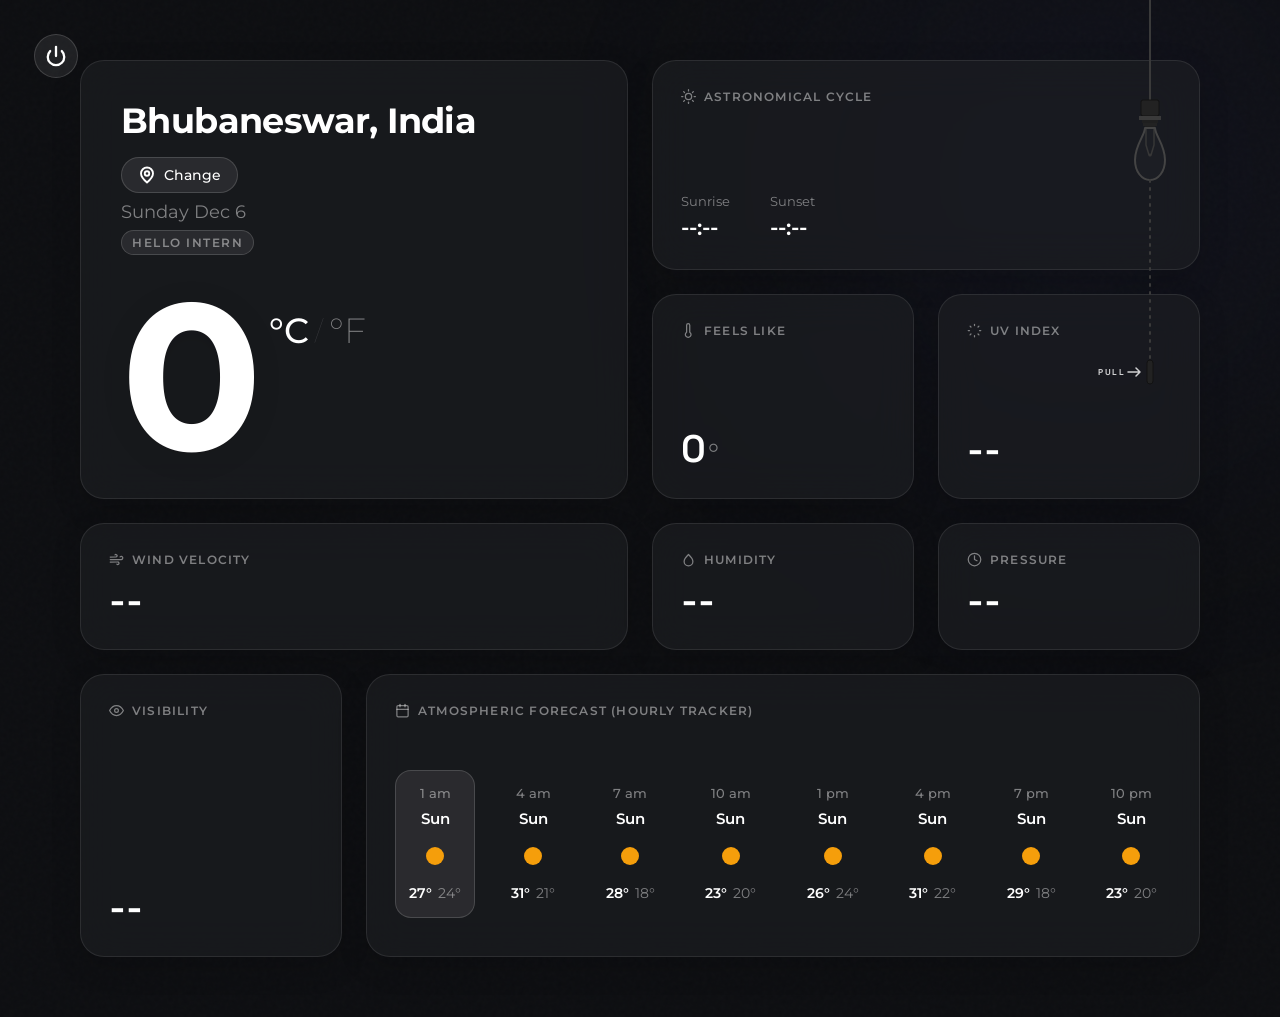
==== commit cd60d8a0: "Update README with live link and future features, sync dashboard pull label" ====
--- a/dashboard.html
+++ b/dashboard.html
@@ -63,7 +63,7 @@
                     
                     <path d="M-22,12 L-10,12 M-14,8 L-10,12 L-14,16" stroke="var(--text-color)" stroke-width="1.5" stroke-linecap="round" stroke-linejoin="round" opacity="0.8"/>
                     
-                    <text x="-52" y="15" fill="var(--text-color)" font-family="'Space Grotesk', 'Neue Montreal', sans-serif" font-size="8.5" font-weight="700" letter-spacing="1.5" opacity="0.8">CLICK</text>
+                    <text x="-52" y="15" fill="var(--text-color)" font-family="'Space Grotesk', 'Neue Montreal', sans-serif" font-size="8.5" font-weight="700" letter-spacing="1.5" opacity="0.8">PULL</text>
                 </g>
             </g>
         </svg>
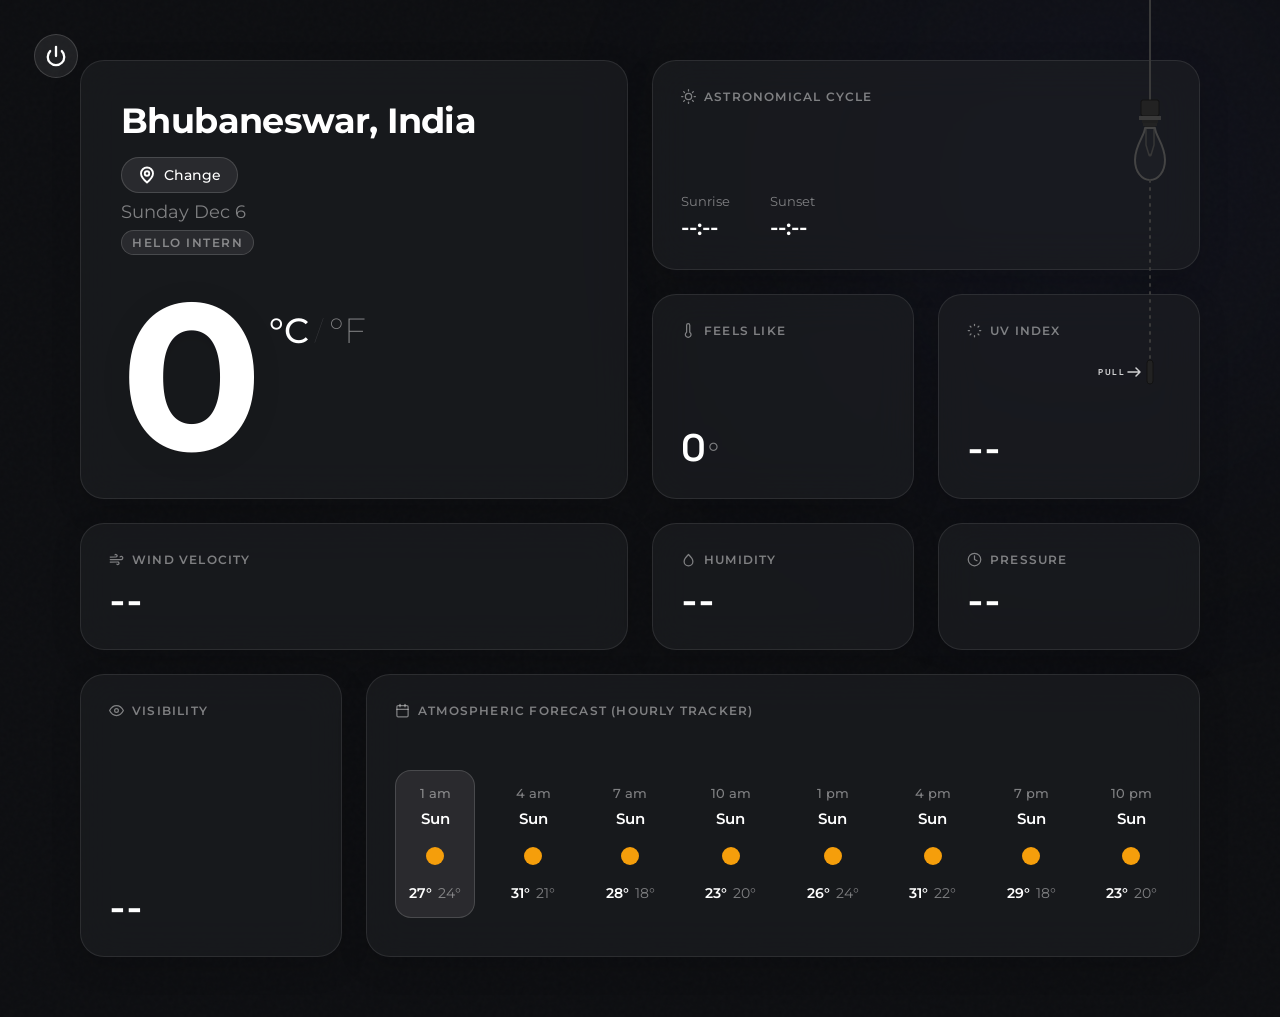
==== commit 3ffc7da5: "Added Mobile ui" ====
--- a/dashboard.html
+++ b/dashboard.html
@@ -12,11 +12,39 @@
 </head>
 <body class="dark-mode"> 
 
+    <div class="mobile-header-bar">
+        <div class="mobile-brand">
+            <span class="mobile-brand-sans">STRATA</span>
+            <span class="mobile-brand-dot"></span>
+        </div>
+        <div class="mobile-status-pill">
+            <span class="mobile-status-pulse"></span>
+            <span class="mobile-status-text">SYSTEM OPERATIONAL</span>
+        </div>
+    </div>
+
     
     <button class="logout-btn" id="logout-btn" title="Logout & Calibrate">
         <svg width="22" height="22" viewBox="0 0 24 24" fill="none" stroke="currentColor" stroke-width="2.5" stroke-linecap="round" stroke-linejoin="round">
             <path d="M18.36 6.64a9 9 0 1 1-12.73 0"></path>
             <line x1="12" y1="2" x2="12" y2="12"></line>
+        </svg>
+    </button>
+
+    <button id="mobile-theme-btn" class="mobile-theme-btn" title="Toggle Theme">
+        <svg class="sun-icon" width="20" height="20" viewBox="0 0 24 24" fill="none" stroke="currentColor" stroke-width="2" stroke-linecap="round" stroke-linejoin="round">
+            <circle cx="12" cy="12" r="5"></circle>
+            <line x1="12" y1="1" x2="12" y2="3"></line>
+            <line x1="12" y1="21" x2="12" y2="23"></line>
+            <line x1="4.22" y1="4.22" x2="5.64" y2="5.64"></line>
+            <line x1="18.36" y1="18.36" x2="19.78" y2="19.78"></line>
+            <line x1="1" y1="12" x2="3" y2="12"></line>
+            <line x1="21" y1="12" x2="23" y2="12"></line>
+            <line x1="4.22" y1="19.78" x2="5.64" y2="18.36"></line>
+            <line x1="18.36" y1="5.64" x2="19.78" y2="4.22"></line>
+        </svg>
+        <svg class="moon-icon" width="20" height="20" viewBox="0 0 24 24" fill="none" stroke="currentColor" stroke-width="2" stroke-linecap="round" stroke-linejoin="round" style="display: none;">
+            <path d="M21 12.79A9 9 0 1 1 11.21 3 7 7 0 0 0 21 12.79z"></path>
         </svg>
     </button>
 
@@ -84,25 +112,6 @@
                         </svg>
                         <span>Change</span>
                     </button>
-                    
-                    <button id="mobile-theme-btn" class="mobile-theme-btn" title="Toggle Theme">
-                        
-                        <svg class="sun-icon" width="20" height="20" viewBox="0 0 24 24" fill="none" stroke="currentColor" stroke-width="2" stroke-linecap="round" stroke-linejoin="round">
-                            <circle cx="12" cy="12" r="5"></circle>
-                            <line x1="12" y1="1" x2="12" y2="3"></line>
-                            <line x1="12" y1="21" x2="12" y2="23"></line>
-                            <line x1="4.22" y1="4.22" x2="5.64" y2="5.64"></line>
-                            <line x1="18.36" y1="18.36" x2="19.78" y2="19.78"></line>
-                            <line x1="1" y1="12" x2="3" y2="12"></line>
-                            <line x1="21" y1="12" x2="23" y2="12"></line>
-                            <line x1="4.22" y1="19.78" x2="5.64" y2="18.36"></line>
-                            <line x1="18.36" y1="5.64" x2="19.78" y2="4.22"></line>
-                        </svg>
-                        
-                        <svg class="moon-icon" width="20" height="20" viewBox="0 0 24 24" fill="none" stroke="currentColor" stroke-width="2" stroke-linecap="round" stroke-linejoin="round" style="display: none;">
-                            <path d="M21 12.79A9 9 0 1 1 11.21 3 7 7 0 0 0 21 12.79z"></path>
-                        </svg>
-                    </button>
                 </div>
                 <p class="current-date" id="current-date">Wednesday, 13 May</p>
                 <p class="welcome-user-tag" id="user-welcome-tag">Hello Guest</p>
--- a/dashboard.css
+++ b/dashboard.css
@@ -342,6 +342,14 @@
 
 
 .mobile-theme-btn {
+    display: none !important;
+}
+
+.mobile-header-bar {
+    display: none !important;
+}
+
+.mobile-theme-wave-container {
     display: none !important;
 }
 
@@ -707,7 +715,22 @@
 }
 
 @media (max-width: 768px) {
-    
+    body.dark-mode {
+        --bg-color: #000000 !important;
+        --accent-color: #0066ff !important;
+        --accent-bg: rgba(0, 102, 255, 0.12) !important;
+        --card-bg: rgba(12, 13, 16, 0.85) !important;
+        --card-border: rgba(255, 255, 255, 0.12) !important;
+    }
+
+    body.light-mode {
+        --bg-color: #e2e0d8 !important;
+        --accent-color: #ff6600 !important;
+        --accent-bg: rgba(255, 102, 0, 0.08) !important;
+        --card-bg: rgba(255, 255, 255, 0.65) !important;
+        --card-border: rgba(21, 21, 21, 0.12) !important;
+    }
+
     .pull-cord-container {
         display: none !important;
     }
@@ -715,371 +738,760 @@
     body {
         background-color: var(--bg-color);
         padding: 0 !important;
-        overflow: hidden !important; 
-        height: 100vh !important;
-        height: 100dvh !important;
-    }
-
-    
+        overflow-y: auto !important;
+        overflow-x: hidden !important;
+        height: auto !important;
+        min-height: 100vh !important;
+        display: block !important;
+    }
+
+    @keyframes pulse {
+        0%, 100% { opacity: 1; transform: scale(1); }
+        50% { opacity: 0.45; transform: scale(0.85); }
+    }
+
+    /* Cyber-Brutalist Mobile Header Bar */
+    .mobile-header-bar {
+        display: flex !important;
+        position: fixed;
+        top: 0; left: 0; right: 0;
+        height: 64px;
+        background: var(--bg-color) !important;
+        border-bottom: 2.5px solid var(--text-color) !important;
+        z-index: 9998 !important;
+        justify-content: space-between;
+        align-items: center;
+        padding: 0 16px;
+        backdrop-filter: blur(12px) !important;
+        -webkit-backdrop-filter: blur(12px) !important;
+    }
+    .mobile-brand {
+        display: flex;
+        align-items: center;
+        gap: 6px;
+    }
+    .mobile-brand-sans {
+        font-family: 'Space Grotesk', sans-serif;
+        font-size: 0.95rem;
+        font-weight: 800;
+        letter-spacing: 2px;
+        color: var(--text-color);
+    }
+    .mobile-brand-dot {
+        width: 6px;
+        height: 6px;
+        background: var(--accent-color) !important;
+        border-radius: 0%;
+        box-shadow: 1.5px 1.5px 0px var(--text-color);
+    }
+    .mobile-status-pill {
+        display: flex;
+        align-items: center;
+        gap: 6px;
+        background: transparent !important;
+        border: 1.5px solid var(--text-color) !important;
+        padding: 4px 8px;
+        border-radius: 6px;
+        box-shadow: 2px 2px 0px var(--text-color);
+        margin-right: auto;
+        margin-left: 12px;
+    }
+    @media (max-width: 380px) {
+        .mobile-status-pill {
+            display: none !important;
+        }
+    }
+    .mobile-status-pulse {
+        width: 5px;
+        height: 5px;
+        background: #10b981;
+        border-radius: 0%;
+        box-shadow: 0 0 4px #10b981;
+        animation: pulse 2s infinite;
+    }
+    .mobile-status-text {
+        font-family: 'Space Grotesk', sans-serif;
+        font-size: 0.58rem;
+        font-weight: 700;
+        letter-spacing: 1px;
+        color: var(--text-color);
+    }
+
+    /* Fixed top actions in header */
+    .logout-btn {
+        position: fixed !important;
+        top: 14px !important;
+        right: 16px !important;
+        left: auto !important;
+        width: 36px !important;
+        height: 36px !important;
+        border-radius: 8px !important;
+        z-index: 10001 !important;
+        display: flex !important;
+        justify-content: center !important;
+        align-items: center !important;
+        background: var(--bg-color) !important;
+        border: 2px solid var(--text-color) !important;
+        color: var(--text-color) !important;
+        margin: 0 !important;
+        box-shadow: 2.5px 2.5px 0px var(--text-color) !important;
+        transition: all 0.15s ease !important;
+    }
+    .logout-btn:active {
+        transform: translate(1.5px, 1.5px) !important;
+        box-shadow: 1px 1px 0px var(--text-color) !important;
+    }
+    .logout-btn:hover {
+        background: rgba(239, 68, 68, 0.1) !important;
+        color: #ef4444 !important;
+        border-color: #ef4444 !important;
+        box-shadow: 2.5px 2.5px 0px #ef4444 !important;
+    }
+
+    .mobile-theme-btn {
+        display: flex !important;
+        position: fixed !important;
+        top: 14px !important;
+        right: 60px !important;
+        left: auto !important;
+        width: 36px !important;
+        height: 36px !important;
+        border-radius: 8px !important;
+        z-index: 10001 !important;
+        display: flex !important;
+        justify-content: center !important;
+        align-items: center !important;
+        background: var(--bg-color) !important;
+        border: 2px solid var(--text-color) !important;
+        color: var(--text-color) !important;
+        margin: 0 !important;
+        box-shadow: 2.5px 2.5px 0px var(--text-color) !important;
+        transition: all 0.15s ease !important;
+    }
+    .mobile-theme-btn:active {
+        transform: translate(1.5px, 1.5px) !important;
+        box-shadow: 1px 1px 0px var(--text-color) !important;
+    }
+    .mobile-theme-btn:hover {
+        background: var(--accent-bg) !important;
+        color: var(--accent-color) !important;
+        border-color: var(--accent-color) !important;
+        box-shadow: 2.5px 2.5px 0px var(--accent-color) !important;
+    }
+    body.dark-mode .mobile-theme-btn .sun-icon {
+        display: block !important;
+    }
+    body.dark-mode .mobile-theme-btn .moon-icon {
+        display: none !important;
+    }
+    body.light-mode .mobile-theme-btn .sun-icon {
+        display: none !important;
+    }
+    body.light-mode .mobile-theme-btn .moon-icon {
+        display: block !important;
+    }
+
+    /* Grid Layout */
     .bento-grid {
         display: grid !important;
         grid-template-columns: repeat(2, 1fr) !important;
-        grid-template-rows: auto auto auto repeat(3, 1fr) auto !important;
-        align-content: space-between !important;
-        padding: 16px 20px 10px 20px !important;
-        gap: 8px 16px !important;
+        gap: 16px !important;
+        padding: 80px 14px 40px 14px !important;
         width: 100% !important;
-        height: 100vh !important;
-        height: 100dvh !important;
-        box-sizing: border-box !important;
-        overflow: hidden !important; 
-    }
-
-    
+        height: auto !important;
+        max-width: 100% !important;
+        overflow: visible !important;
+    }
+
+    /* Semi-Brutalist Bento Card Base */
     .bento-card {
+        background: var(--card-bg) !important;
+        border: 2px solid var(--text-color) !important;
+        border-radius: 16px !important;
+        padding: 20px 16px !important;
+        box-shadow: 4px 4px 0px var(--text-color) !important;
+        transform: none !important;
+        display: flex !important;
+        flex-direction: column !important;
+        justify-content: space-between !important;
+        height: auto !important;
+        min-height: 110px !important;
+        opacity: 1 !important;
+        transition: all 0.2s ease !important;
+        animation: none !important;
+    }
+
+    /* Main Status Card Styles */
+    .main-status-card {
+        grid-column: span 2 !important;
+        padding: 24px 20px !important;
+        min-height: 210px !important;
+        order: 1;
+    }
+    .main-status-card .header-block {
+        gap: 6px !important;
+    }
+    .main-status-card .location-wrapper {
+        display: flex !important;
+        justify-content: space-between !important;
+        align-items: center !important;
+        gap: 8px !important;
+        flex-wrap: nowrap !important;
+    }
+    .main-status-card .location-title {
+        font-family: 'Space Grotesk', sans-serif !important;
+        font-size: 1.55rem !important;
+        font-weight: 700 !important;
+        letter-spacing: -0.5px !important;
+        color: var(--text-color) !important;
+        margin: 0 !important;
+        line-height: 1.2 !important;
+        overflow: hidden;
+        text-overflow: ellipsis;
+        white-space: nowrap;
+        max-width: 65% !important;
+    }
+    .main-status-card .change-location-btn {
+        padding: 6px 12px !important;
+        font-size: 0.75rem !important;
+        border-radius: 8px !important;
+        border: 2px solid var(--text-color) !important;
+        background: var(--bg-color) !important;
+        color: var(--text-color) !important;
+        font-family: 'Space Grotesk', sans-serif !important;
+        font-weight: 700 !important;
+        box-shadow: 2px 2px 0px var(--text-color) !important;
+        transition: all 0.15s ease !important;
+    }
+    .main-status-card .change-location-btn:hover {
+        background: var(--accent-bg) !important;
+        border-color: var(--accent-color) !important;
+        box-shadow: 2px 2px 0px var(--accent-color) !important;
+    }
+    .main-status-card .change-location-btn:active {
+        transform: translate(1.5px, 1.5px) !important;
+        box-shadow: 0.5px 0.5px 0px var(--accent-color) !important;
+    }
+    .main-status-card .current-date {
+        font-size: 0.88rem !important;
+        margin-top: 4px !important;
+        margin-bottom: 2px !important;
+        font-family: 'Space Grotesk', sans-serif !important;
+        font-weight: 500 !important;
+        text-transform: uppercase !important;
+        letter-spacing: 0.5px !important;
+    }
+    .main-status-card .welcome-user-tag {
+        display: inline-block !important;
+        font-size: 0.65rem !important;
+        font-weight: 700 !important;
+        letter-spacing: 1px !important;
+        text-transform: uppercase !important;
+        color: var(--text-color) !important;
         background: transparent !important;
+        border: 1.5px solid var(--text-color) !important;
+        padding: 3px 8px !important;
+        border-radius: 6px !important;
+        align-self: flex-start !important;
+        margin-top: 4px !important;
+        box-shadow: 2px 2px 0px var(--text-color) !important;
+    }
+
+    .main-status-card .temp-wrapper {
+        margin-top: 24px !important;
+        display: flex !important;
+        align-items: flex-start !important;
+        justify-content: space-between !important;
+    }
+    .main-status-card .temp-number {
+        font-size: 5.5rem !important;
+        font-weight: 700 !important;
+        letter-spacing: -3px !important;
+        line-height: 0.85 !important;
+        font-family: 'Space Grotesk', sans-serif !important;
+        text-shadow: none !important;
+    }
+
+    /* Segmented Pill Temp Toggle Switch */
+    .main-status-card .temp-toggle-container {
+        margin-top: 8px !important;
+        margin-left: 0 !important;
+        gap: 0 !important;
+        background: rgba(0, 0, 0, 0.08) !important;
+        border: 2px solid var(--text-color) !important;
+        border-radius: 12px !important;
+        padding: 2px !important;
+        box-shadow: 2px 2px 0px var(--text-color) !important;
+    }
+    body.light-mode .main-status-card .temp-toggle-container {
+        background: rgba(255, 255, 255, 0.5) !important;
+    }
+    .main-status-card .temp-toggle-btn {
+        font-size: 0.95rem !important;
+        font-family: 'Space Grotesk', sans-serif !important;
+        font-weight: 600 !important;
+        padding: 6px 14px !important;
+        border-radius: 8px !important;
         border: none !important;
+        background: transparent !important;
+        color: var(--label-color) !important;
+        transition: all 0.15s ease !important;
+    }
+    .main-status-card .temp-toggle-btn.active {
+        background: var(--accent-color) !important;
+        color: #ffffff !important;
+        font-weight: 800 !important;
         box-shadow: none !important;
-        padding: 0 !important;
-        transform: none !important;
-        border-radius: 0 !important;
-    }
-    
-    .bento-card:hover {
-        transform: none !important;
-        box-shadow: none !important;
-    }
-
-    
-    .main-status-card {
-        order: 1;
+    }
+    .main-status-card .temp-divider {
+        display: none !important;
+    }
+
+    /* Hourly Forecast Track */
+    .forecast-timeline-card {
         grid-column: span 2 !important;
-        margin-bottom: 0 !important;
-        display: flex;
-        flex-direction: column;
-        align-items: flex-start;
-        width: 100%;
-    }
-
-    .main-status-card .header-block {
-        width: 100%;
-        gap: 4px;
-    }
-
-    .main-status-card .location-wrapper {
-        display: flex;
-        justify-content: space-between;
-        align-items: center;
-        width: 100%;
-    }
-
-    .main-status-card .location-title {
-        font-size: 1.5rem;
-        font-weight: 500;
-        letter-spacing: -0.5px;
-        color: var(--text-color);
-    }
-
-    .main-status-card .change-location-btn {
-        padding: 4px 10px;
-        font-size: 0.72rem;
-        border-radius: 12px;
-    }
-
-    .main-status-card .current-date {
-        font-size: 0.82rem;
-        color: var(--label-color);
-    }
-
-    .main-status-card .welcome-user-tag {
-        display: none !important; 
-    }
-
-    
-    .main-status-card .temp-wrapper {
-        margin-top: 4px;
-        align-items: flex-start;
-    }
-
-    .main-status-card .temp-number {
-        font-size: 5rem;
-        font-weight: 700;
-        letter-spacing: -2px;
-        line-height: 0.9;
-    }
-
-    
-    .main-status-card .temp-toggle-container {
-        margin-top: 6px;
-        margin-left: 8px;
-        gap: 4px;
-    }
-
-    .main-status-card .temp-toggle-btn {
-        font-size: 1.5rem;
-    }
-
-    .main-status-card .temp-divider {
-        font-size: 1.2rem;
-    }
-
-    
-    .forecast-timeline-card {
+        padding: 20px 16px !important;
         order: 2;
-        grid-column: span 2 !important;
-        margin-bottom: 0 !important;
-        width: 100%;
-    }
-
-    
+    }
     .forecast-timeline-card .bento-card-header {
-        display: none !important;
-    }
-
-    
+        display: flex !important;
+        margin-bottom: 14px !important;
+    }
     .forecast-row {
         display: flex !important;
         overflow-x: auto !important;
-        gap: 16px !important;
-        padding-bottom: 4px !important;
+        gap: 12px !important;
+        padding-bottom: 8px !important;
         margin-top: 0 !important;
-        width: 100%;
-        scroll-behavior: smooth;
-        -webkit-overflow-scrolling: touch;
-        scrollbar-width: none; 
-    }
-    
+        width: 100% !important;
+        scrollbar-width: none;
+    }
     .forecast-row::-webkit-scrollbar {
         display: none;
     }
 
+    /* Brutalist Mini Items */
     .forecast-item {
-        flex: 0 0 auto;
+        flex: 0 0 74px !important;
         display: flex !important;
         flex-direction: column !important;
         align-items: center !important;
         justify-content: center !important;
-        padding: 0 !important;
-        background: transparent !important;
-        border: none !important;
-        box-shadow: none !important;
-        min-width: 52px !important;
-    }
-
+        padding: 12px 8px !important;
+        background: var(--bg-color) !important;
+        border: 2px solid var(--text-color) !important;
+        border-radius: 10px !important;
+        min-width: 74px !important;
+        box-shadow: 2.5px 2.5px 0px var(--text-color) !important;
+        transition: all 0.15s ease !important;
+    }
+    .forecast-item:hover, .forecast-item.active {
+        background: var(--accent-bg) !important;
+        border-color: var(--accent-color) !important;
+        box-shadow: 2.5px 2.5px 0px var(--accent-color) !important;
+    }
     .forecast-item .fc-time {
-        font-size: 0.75rem;
-        color: var(--label-color);
-        margin-bottom: 2px;
-    }
-
+        font-family: 'Space Grotesk', sans-serif !important;
+        font-size: 0.72rem !important;
+        font-weight: 700 !important;
+        color: var(--label-color) !important;
+        margin-bottom: 4px !important;
+    }
     .forecast-item .fc-day {
-        display: none !important; 
-    }
-
+        display: none !important;
+    }
     .forecast-item .fc-icon {
-        width: 22px;
-        height: 22px;
-        margin: 2px 0 !important;
-    }
-
+        width: 28px !important;
+        height: 28px !important;
+        margin: 4px 0 !important;
+    }
     .forecast-item .fc-temps {
-        font-size: 0.85rem;
-        font-weight: 500;
-        color: var(--text-color);
-    }
-
+        font-family: 'Space Grotesk', sans-serif !important;
+        font-size: 0.85rem !important;
+        font-weight: 700 !important;
+        color: var(--text-color) !important;
+    }
     .forecast-item .fc-low {
-        display: none !important; 
-    }
-
-    
-    .sun-card { order: 3; grid-column: span 2 !important; }
-    .feels-card { order: 4; grid-column: span 1 !important; }
-    .wind-card { order: 5; grid-column: span 1 !important; }
-    .humidity-card { order: 6; grid-column: span 1 !important; }
-    .pressure-card { order: 7; grid-column: span 1 !important; }
-    .visibility-card { order: 8; grid-column: span 1 !important; }
-    .uv-card { order: 9; grid-column: span 1 !important; }
-
-    
-    .sun-card,
-    .feels-card,
-    .wind-card,
-    .humidity-card,
-    .pressure-card,
-    .visibility-card,
-    .uv-card {
-        display: flex !important;
-        flex-direction: column !important;
-        justify-content: center !important;
-        align-items: flex-start !important;
-        float: none !important; 
-        width: auto !important;
-        margin-bottom: 0 !important; 
-        box-sizing: border-box;
-    }
-
-    
-    .bento-card-header {
-        margin-bottom: 1px !important;
-    }
-
-    .bento-card-header .bento-icon {
-        display: none !important; 
-    }
-
-    .bento-card-header .bento-label {
-        font-size: 0.78rem !important;
-        font-weight: 400 !important;
-        text-transform: capitalize !important;
-        letter-spacing: 0 !important;
-        color: var(--label-color);
-    }
-
-    
-    .bento-value {
-        font-size: 1.05rem !important;
-        font-weight: 500 !important;
-        color: var(--text-color);
-        margin-top: 1px;
-    }
-
-    .bento-unit {
-        font-size: 1.05rem !important;
-        font-weight: 500 !important;
-        color: var(--text-color);
-    }
-
-    
-    .sun-card .bento-card-header {
-        display: none !important; 
-    }
-
-    .sun-split-values {
-        display: flex;
-        width: 100%;
-        gap: 0;
-        margin-top: 0;
-    }
-
-    .sun-metric {
-        width: 50%;
-        display: flex;
-        flex-direction: column;
-        gap: 1px;
-    }
-
-    .sun-label {
-        font-size: 0.78rem;
-        font-weight: 400;
-        text-transform: capitalize;
-        color: var(--label-color);
-    }
-
-    .sun-value {
-        font-size: 1.05rem;
-        font-weight: 500;
-        color: var(--text-color);
-    }
-
-    
+        display: none !important;
+    }
+
+    /* Daily Forecast Block */
     .mobile-daily-card {
-        order: 10;
         grid-column: span 2 !important;
         display: block !important;
-        width: 100% !important;
-        clear: both;
-        margin-top: 0 !important;
-        border-top: 1px solid var(--btn-border) !important;
-        padding-top: 8px !important;
-    }
-
+        padding: 20px 16px !important;
+        order: 3;
+    }
+    .mobile-daily-card::before {
+        content: 'ATMOSPHERIC TRENDS (DAILY FORECAST)';
+        display: block;
+        font-family: 'Space Grotesk', sans-serif;
+        font-size: 0.72rem;
+        font-weight: 700;
+        letter-spacing: 1px;
+        text-transform: uppercase;
+        color: var(--label-color);
+        margin-bottom: 14px;
+    }
     .mobile-daily-row {
         display: flex !important;
         overflow-x: auto !important;
-        gap: 20px !important;
-        padding-bottom: 2px !important;
-        width: 100%;
+        gap: 12px !important;
+        padding-bottom: 8px !important;
+        width: 100% !important;
         scrollbar-width: none;
     }
-
     .mobile-daily-row::-webkit-scrollbar {
         display: none;
     }
-
     .mobile-daily-item {
-        flex: 0 0 auto;
+        flex: 0 0 94px !important;
         display: flex !important;
         flex-direction: column !important;
         align-items: center !important;
-        min-width: 52px !important;
-    }
-
-    
-    .logout-btn {
-        position: absolute;
-        top: 24px;
-        right: 20px;
-        left: auto !important;
-        width: 36px;
-        height: 36px;
-        border-radius: 50%;
-    }
-
-    
-    .mobile-theme-btn {
+        justify-content: center !important;
+        padding: 14px 8px !important;
+        background: var(--bg-color) !important;
+        border: 2px solid var(--text-color) !important;
+        border-radius: 10px !important;
+        min-width: 94px !important;
+        box-shadow: 2.5px 2.5px 0px var(--text-color) !important;
+        transition: all 0.15s ease !important;
+    }
+    .mobile-daily-item:hover {
+        background: var(--accent-bg) !important;
+        border-color: var(--accent-color) !important;
+        box-shadow: 2.5px 2.5px 0px var(--accent-color) !important;
+    }
+    .mobile-daily-item .fc-time {
+        font-family: 'Space Grotesk', sans-serif !important;
+        font-size: 0.72rem !important;
+        color: var(--label-color) !important;
+        margin-bottom: 6px !important;
+        font-weight: 700 !important;
+    }
+    .mobile-daily-item .fc-temps {
+        font-family: 'Space Grotesk', sans-serif !important;
+        font-size: 0.8rem !important;
+        font-weight: 700 !important;
+        color: var(--text-color) !important;
+    }
+
+    /* Astronomical Cycle block */
+    .sun-card {
+        grid-column: span 2 !important;
+        min-height: 120px !important;
+        order: 4;
+    }
+    .sun-card .bento-card-header {
         display: flex !important;
-        align-items: center;
-        justify-content: center;
-        width: 36px;
-        height: 36px;
-        border-radius: 50%;
-        background: var(--btn-bg);
-        border: 1px solid var(--btn-border);
-        color: var(--text-color);
-        cursor: pointer;
-        padding: 0;
-        transition: var(--theme-transition);
-        margin-left: 8px;
-    }
-    
-    body.dark-mode .mobile-theme-btn .sun-icon {
+        margin-bottom: 12px !important;
+    }
+    .sun-split-values {
+        display: flex !important;
+        width: 100% !important;
+        gap: 16px !important;
+        margin-top: 8px !important;
+    }
+    .sun-metric {
+        width: 50% !important;
+        display: flex !important;
+        flex-direction: column !important;
+        gap: 4px !important;
+        background: rgba(0, 0, 0, 0.05);
+        border: 1.5px solid var(--text-color);
+        padding: 8px 12px;
+        border-radius: 10px;
+        box-shadow: 2px 2px 0px var(--text-color);
+    }
+    body.light-mode .sun-metric {
+        background: rgba(255, 255, 255, 0.4);
+    }
+    .sun-label {
+        font-family: 'Space Grotesk', sans-serif !important;
+        font-size: 0.68rem !important;
+        font-weight: 650;
+        color: var(--label-color) !important;
+        text-transform: uppercase !important;
+        letter-spacing: 0.5px !important;
+    }
+    .sun-value {
+        font-family: 'Space Grotesk', sans-serif !important;
+        font-size: 1.05rem !important;
+        font-weight: 750;
+        color: var(--text-color) !important;
+    }
+
+    /* Minor Metrics block */
+    .feels-card { order: 5; grid-column: span 1 !important; }
+    .uv-card { order: 6; grid-column: span 1 !important; }
+    .wind-card { order: 7; grid-column: span 1 !important; }
+    .humidity-card { order: 8; grid-column: span 1 !important; }
+    .pressure-card { order: 9; grid-column: span 1 !important; }
+    .visibility-card { order: 10; grid-column: span 1 !important; }
+
+    .feels-card, .uv-card, .wind-card, .humidity-card, .pressure-card, .visibility-card {
+        display: flex !important;
+        flex-direction: column !important;
+        justify-content: space-between !important;
+        align-items: flex-start !important;
+        width: 100% !important;
+        box-sizing: border-box !important;
+        min-height: 105px !important;
+    }
+    .bento-card-header {
+        display: flex !important;
+        align-items: center !important;
+        gap: 6px !important;
+        margin-bottom: 8px !important;
+    }
+    .bento-card-header .bento-icon {
+        display: inline-block !important;
+        width: 13px !important;
+        height: 13px !important;
+        color: var(--label-color) !important;
+    }
+    .bento-card-header .bento-label {
+        font-family: 'Space Grotesk', sans-serif !important;
+        font-size: 0.65rem !important;
+        font-weight: 700 !important;
+        text-transform: uppercase !important;
+        letter-spacing: 0.8px !important;
+    }
+    .bento-value {
+        font-family: 'Space Grotesk', sans-serif !important;
+        font-size: 1.35rem !important;
+        font-weight: 700 !important;
+        color: var(--text-color) !important;
+        margin-top: auto !important;
+        line-height: 1.15 !important;
+    }
+    .bento-value-wrapper {
+        margin-top: auto !important;
+    }
+    .bento-value-wrapper .bento-value {
+        margin-top: 0 !important;
+    }
+    .bento-unit {
+        font-size: 0.95rem !important;
+    }
+
+    /* Semi-Brutalist Mobile Modal */
+    .location-modal {
+        background: rgba(10, 11, 13, 0.9) !important;
+        backdrop-filter: blur(10px) !important;
+        -webkit-backdrop-filter: blur(10px) !important;
+    }
+    .modal-content {
+        background: var(--bg-color) !important;
+        border: 2px solid var(--text-color) !important;
+        border-radius: 16px !important;
+        box-shadow: 6px 6px 0px var(--text-color) !important;
+        padding: 24px 20px !important;
+        width: 92% !important;
+        transform: translateY(20px) scale(0.95) !important;
+        transition: transform 0.4s cubic-bezier(0.4, 0, 0.2, 1) !important;
+    }
+    .location-modal.active .modal-content {
+        transform: translateY(0) scale(1) !important;
+    }
+    .modal-header h2 {
+        font-family: 'Space Grotesk', sans-serif !important;
+        font-size: 1.45rem !important;
+        font-weight: 750 !important;
+        color: var(--text-color) !important;
+    }
+    .close-modal-btn {
+        color: var(--text-color) !important;
+        opacity: 0.7;
+    }
+    .modal-search-input {
+        background: rgba(0, 0, 0, 0.05) !important;
+        border: 2px solid var(--text-color) !important;
+        border-radius: 10px !important;
+        color: var(--text-color) !important;
+        font-family: 'Space Grotesk', sans-serif !important;
+        font-size: 0.95rem !important;
+    }
+    body.light-mode .modal-search-input {
+        background: rgba(255, 255, 255, 0.6) !important;
+    }
+    .modal-result-item {
+        border-radius: 8px !important;
+        transition: all 0.15s ease !important;
+        border: 1.5px solid transparent !important;
+    }
+    .modal-result-item:hover {
+        background: var(--accent-bg) !important;
+        border: 1.5px solid var(--accent-color) !important;
+    }
+    .modal-result-name {
+        color: var(--text-color) !important;
+        font-family: 'Space Grotesk', sans-serif !important;
+        font-size: 0.95rem !important;
+        font-weight: 600 !important;
+    }
+    .modal-result-country {
+        color: var(--label-color) !important;
+        font-family: 'Space Grotesk', sans-serif !important;
+        font-size: 0.75rem !important;
+        font-weight: 700 !important;
+    }
+    .global-search-item {
+        background: var(--accent-bg) !important;
+        border: 1.5px dashed var(--accent-color) !important;
+    }
+
+    /* Cascading Ripple Theme Transition (Gradual Color Shift under Wave) */
+    .main-status-card, .main-status-card * {
+        transition: var(--theme-transition) !important;
+        transition-delay: 0.08s !important;
+    }
+    .forecast-timeline-card, .forecast-timeline-card * {
+        transition: var(--theme-transition) !important;
+        transition-delay: 0.20s !important;
+    }
+    .mobile-daily-card, .mobile-daily-card * {
+        transition: var(--theme-transition) !important;
+        transition-delay: 0.32s !important;
+    }
+    .sun-card, .sun-card * {
+        transition: var(--theme-transition) !important;
+        transition-delay: 0.44s !important;
+    }
+    .feels-card, .feels-card *, .uv-card, .uv-card * {
+        transition: var(--theme-transition) !important;
+        transition-delay: 0.52s !important;
+    }
+    .wind-card, .wind-card *, .humidity-card, .humidity-card * {
+        transition: var(--theme-transition) !important;
+        transition-delay: 0.58s !important;
+    }
+    .pressure-card, .pressure-card *, .visibility-card, .visibility-card * {
+        transition: var(--theme-transition) !important;
+        transition-delay: 0.64s !important;
+    }
+
+    /* Multi-layered Cyber-Brutalist Liquid Wave Transition with Glowing Arc Lines */
+    .mobile-theme-wave-container {
         display: block !important;
-    }
-    body.dark-mode .mobile-theme-btn .moon-icon {
-        display: none !important;
-    }
-    body.light-mode .mobile-theme-btn .sun-icon {
-        display: none !important;
-    }
-    body.light-mode .mobile-theme-btn .moon-icon {
-        display: block !important;
-    }
-}
-
-
-@media (max-width: 768px) and (max-height: 680px) {
-    .bento-grid {
-        gap: 6px 12px !important;
-        padding: 10px 16px 6px 16px !important;
-    }
-    
-    .main-status-card .temp-number {
-        font-size: 4rem !important;
-    }
-    
-    .mobile-daily-card {
-        padding-top: 4px !important;
-    }
-    
-    .bento-card-header .bento-label,
-    .sun-label {
-        font-size: 0.72rem !important;
-    }
-    
-    .bento-value,
-    .sun-value {
-        font-size: 0.95rem !important;
+        position: fixed !important;
+        top: 0 !important;
+        left: 0 !important;
+        width: 100vw !important;
+        height: 100vh !important;
+        z-index: 20002 !important;
+        pointer-events: none !important;
+    }
+
+    .mobile-wave {
+        position: absolute !important;
+        top: -150vh !important;
+        left: 0 !important;
+        width: 100vw !important;
+        pointer-events: none !important;
+        will-change: transform !important;
+        transform: translateY(0) !important;
+        background-size: 100% 200% !important;
+    }
+
+    /* Wave Curves & Sizes - Sleek thick arc energy bands followed by solid block */
+    .mobile-wave.wave-1 {
+        height: 25vh !important; /* Sleek, thick leading energy band */
+        border-bottom-left-radius: 50% 80px !important;
+        border-bottom-right-radius: 50% 80px !important;
+        z-index: 20005 !important;
+        opacity: 0.8 !important; /* Semi-transparent glowing glass panel */
+        animation: gradientTrailShift1 1.2s ease-in-out infinite !important;
+    }
+
+    .mobile-wave.wave-2 {
+        height: 45vh !important; /* Slightly deeper middle band */
+        border-bottom-left-radius: 50% 60px !important;
+        border-bottom-right-radius: 50% 60px !important;
+        z-index: 20004 !important;
+        opacity: 0.92 !important; /* Semi-opaque middle layer */
+        animation: gradientTrailShift2 1.6s ease-in-out infinite !important;
+    }
+
+    .mobile-wave.wave-3 {
+        height: 150vh !important; /* Deep trailing solid block to fully shift background */
+        border-bottom-left-radius: 50% 40px !important;
+        border-bottom-right-radius: 50% 40px !important;
+        z-index: 20003 !important;
+        opacity: 1 !important; /* Fully opaque background sealer */
+        animation: gradientTrailShift3 2.0s ease-in-out infinite !important;
+    }
+
+    /* Cascading Shimmering Gradient Animations */
+    @keyframes gradientTrailShift1 {
+        0% { background-position: 50% 0%; }
+        50% { background-position: 50% 100%; }
+        100% { background-position: 50% 0%; }
+    }
+    @keyframes gradientTrailShift2 {
+        0% { background-position: 50% 100%; }
+        50% { background-position: 50% 0%; }
+        100% { background-position: 50% 100%; }
+    }
+    @keyframes gradientTrailShift3 {
+        0% { background-position: 50% 0%; }
+        50% { background-position: 50% 50%; }
+        100% { background-position: 50% 0%; }
+    }
+
+    /* 1. Transitioning to LIGHT Mode (Warm cream base with rich solar orange thick sweeping arc lines) */
+    .wave-to-light .wave-1 {
+        background: linear-gradient(180deg, rgba(226, 224, 216, 0.2) 0%, rgba(226, 224, 216, 0.65) 60%, rgba(255, 165, 0, 0.85) 90%, #ffa500 100%) !important;
+        border-bottom: 8px solid #ffa500 !important; /* Thick leading orange arc line */
+        box-shadow: 0px 15px 45px rgba(255, 165, 0, 0.6) !important;
+    }
+
+    .wave-to-light .wave-2 {
+        background: linear-gradient(180deg, rgba(226, 224, 216, 0.4) 0%, rgba(226, 224, 216, 0.85) 60%, rgba(255, 102, 0, 0.95) 90%, #ff6600 100%) !important;
+        border-bottom: 5px solid #ff6600 !important; /* Thick middle orange arc line */
+        box-shadow: 0px 15px 35px rgba(255, 102, 0, 0.4) !important;
+    }
+
+    .wave-to-light .wave-3 {
+        background: linear-gradient(180deg, #e2e0d8 0%, #e2e0d8 75%, #ff2200 90%, #ff2200 100%) !important;
+        border-bottom: 2px solid #ff2200 !important;
+        box-shadow: 0px 15px 25px rgba(255, 34, 0, 0.3) !important;
+    }
+
+    /* 2. Transitioning to DARK Mode (Solid pure black with electric cyan/blue thick sweeping arc lines) */
+    .wave-to-dark .wave-1 {
+        background: linear-gradient(180deg, rgba(0, 0, 0, 0.2) 0%, rgba(0, 0, 0, 0.65) 60%, rgba(0, 242, 254, 0.85) 90%, #00f2fe 100%) !important;
+        border-bottom: 8px solid #00f2fe !important; /* Thick leading cyan arc line */
+        box-shadow: 0px 15px 45px rgba(0, 242, 254, 0.6) !important;
+    }
+
+    .wave-to-dark .wave-2 {
+        background: linear-gradient(180deg, rgba(0, 0, 0, 0.4) 0%, rgba(0, 0, 0, 0.85) 60%, rgba(0, 102, 255, 0.95) 90%, #0066ff 100%) !important;
+        border-bottom: 5px solid #0066ff !important; /* Thick middle blue arc line */
+        box-shadow: 0px 15px 35px rgba(0, 102, 255, 0.4) !important;
+    }
+
+    .wave-to-dark .wave-3 {
+        background: linear-gradient(180deg, #000000 0%, #000000 75%, #0022aa 90%, #0022aa 100%) !important;
+        border-bottom: 2px solid #0022aa !important;
+        box-shadow: 0px 15px 25px rgba(0, 34, 170, 0.3) !important;
+    }
+
+    /* Staggered transition profiles to create dynamic fluid stretching motion */
+    .animating .wave-1 {
+        transition: transform 0.68s cubic-bezier(0.25, 1, 0.5, 1) !important;
+        transform: translateY(250vh) !important;
+    }
+
+    .animating .wave-2 {
+        transition: transform 0.82s cubic-bezier(0.25, 1, 0.5, 1) !important;
+        transform: translateY(250vh) !important;
+    }
+
+    .animating .wave-3 {
+        transition: transform 0.92s cubic-bezier(0.25, 1, 0.5, 1) !important;
+        transform: translateY(250vh) !important;
     }
 }
 
